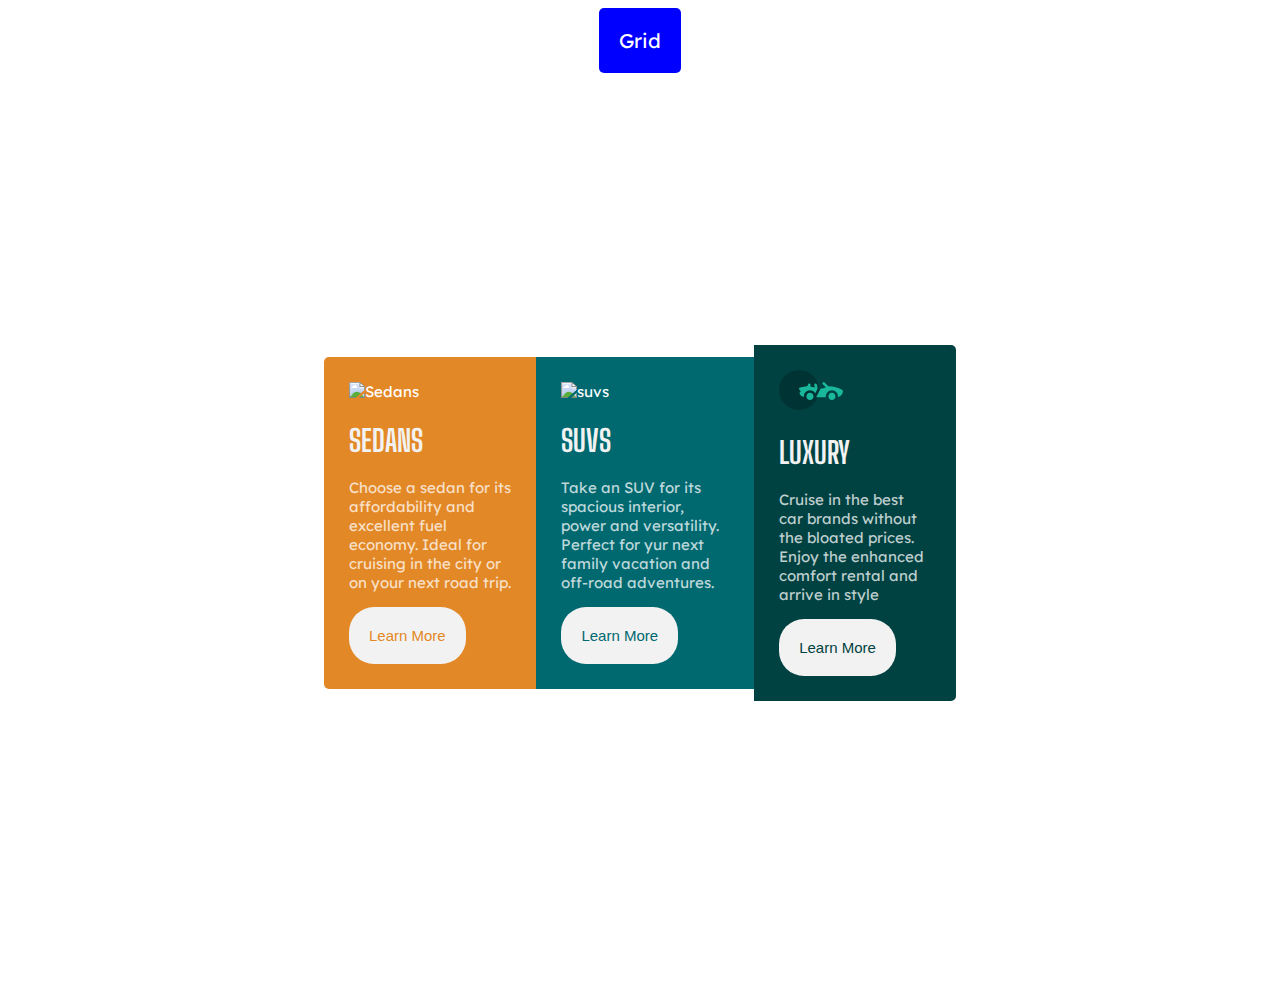
==== Flex-Grid/index.html @ 39392473 "Add files via upload" ====
<!DOCTYPE html>
<html>

<head>
  <meta charset="utf-8">
  <meta name="viewport" content="width=device-width">
  <title>replit</title>
  <link href="style.css" rel="stylesheet" type="text/css" />
   
</head>
<body>
 <header>
       <a href="grid.html">Grid</a>
    </header>
<div class="flex-container">

 <div class ="sedans">
 <img src="/img/icon-sedans.svg"    alt="Sedans">
<H1>SEDANS</H1>
   <P>Choose a sedan for its affordability and excellent fuel economy. Ideal for cruising in the city or on your next road trip.</P>
      
<button class="button sedansbt">Learn More</button>
   
  
  
  </div>
 <div class ="suvs">
  <img src="/img/icon-suvs.svg"    alt="suvs">
<H1>SUVS</H1>
   <P>Take an SUV for its spacious interior, power and versatility. Perfect for yur next family vacation and off-road adventures. </P>
      
<button class="button suvbt">Learn More</button>
 </div>
  <div class ="lux">
  <img src="img/icon-luxury.svg"    alt="lux">
<H1>LUXURY</H1>
   <P>Cruise in the best car brands without the bloated prices. Enjoy the enhanced comfort rental and arrive in style</P>
      
<button class="button luxbt">Learn More</button>
 </div>
  
</div>
</body>
</html>
---- Flex-Grid/style.css ----
@import url("https://fonts.googleapis.com/css2?family=Aleo:ital,wght@0,300;0,400;0,700;1,300;1,400;1,700&family=Big+Shoulders+Display:wght@700&family=Lexend+Deca&display=swap");


header{
    font-size: 20px;
    display:flex;
    justify-content: center;
}
body {
  color: white;
  font-size: 15px;
  font-weight:400;
  font-family: "Lexend Deca";
}

P {
  color:hsla(0, 0%, 100%, 0.75);
  
}

h1 {
  color: hsl(0, 0%, 95%);
  font-family: "Big Shoulders Display";
  
}

.flex-container {
  display: flex;
  align-items: center;
  justify-content: center;  
  /*background-color: hsl(0, 0%, 95%);*/
  width: 50%;
  margin: auto;
  height: 100vh;
  
}

.flex-container > div {
  padding: 25px;
  font-size: 15px;
     
}

.sedans {
 
  background-color: hsl(31, 77%, 52%);
  border-top-left-radius:5px;
  border-bottom-left-radius:5px;
  
}

.suvs {
 
  background-color: hsl(184, 100%, 22%);
   
}

.lux {
 
  background-color: hsl(179, 100%, 13%);
  border-top-right-radius:5px;
  border-bottom-right-radius:5px;
  
}

.button {
background-color: hsl(0, 0%, 95%);
 place-items: center;
 border: none;
 padding:20px;
  text-align: center;
  text-decoration: none;
  display: inline-block;
  font-size: 15px;
  border-radius:25px;
  cursor: pointer;
  
}


.sedansbt {
  color: hsl(31, 77%, 52%);
}


.suvbt {
  color: hsl(184, 100%, 22%);
}

.luxbt {
  color: hsl(179, 100%, 13%);
}

.grid-container {
  display: grid;
  row-gap: 50px;
  grid-template-columns: auto auto auto;
  background-color: #2196F3;
  padding: 10px;
}

*{
    box-sizing: border-box;
}
header{
    font-size: 20px;
    display:flex;
    justify-content: center;
}
a{
    background:blue;
    text-align:center;
    padding:20px;
    color:white;
    text-decoration: none;
    border-radius: 5px;
    margin: auto;
}
main{
    padding:40px 50px;
    display:grid;
    grid-template-columns: repeat(7,60px);
    grid-template-rows: repeat(5,60px);
    grid-gap: 10px;
    justify-content:center;
    margin:20px 10px;
}
.one{
    background:#ffbb00;
    grid-column: 1/span 5;
    grid-row:1/span 2;
}
.two{
    background:#f96f24;
    grid-column: 6/span 2;
    grid-row:1/span 2;
}
.three{
    background:green;
    grid-column: 1/span 3;
    grid-row:3/span 3;
}
.four{
    background:blue;
    grid-column: 4/span 4;
    grid-row:3;
  
}
.five{
    background:#ff00ae;
    grid-column: 4/span 4;
    grid-row:4 / span 2;
  
  
   
@media screen and (max-width:948px){
    .flex-container{
        font-family: "Lexend Deca" ;
        font-size: 15px;
        display:flex;
        place-items: center center;
        padding:30px;
        flex-direction: column;
    }
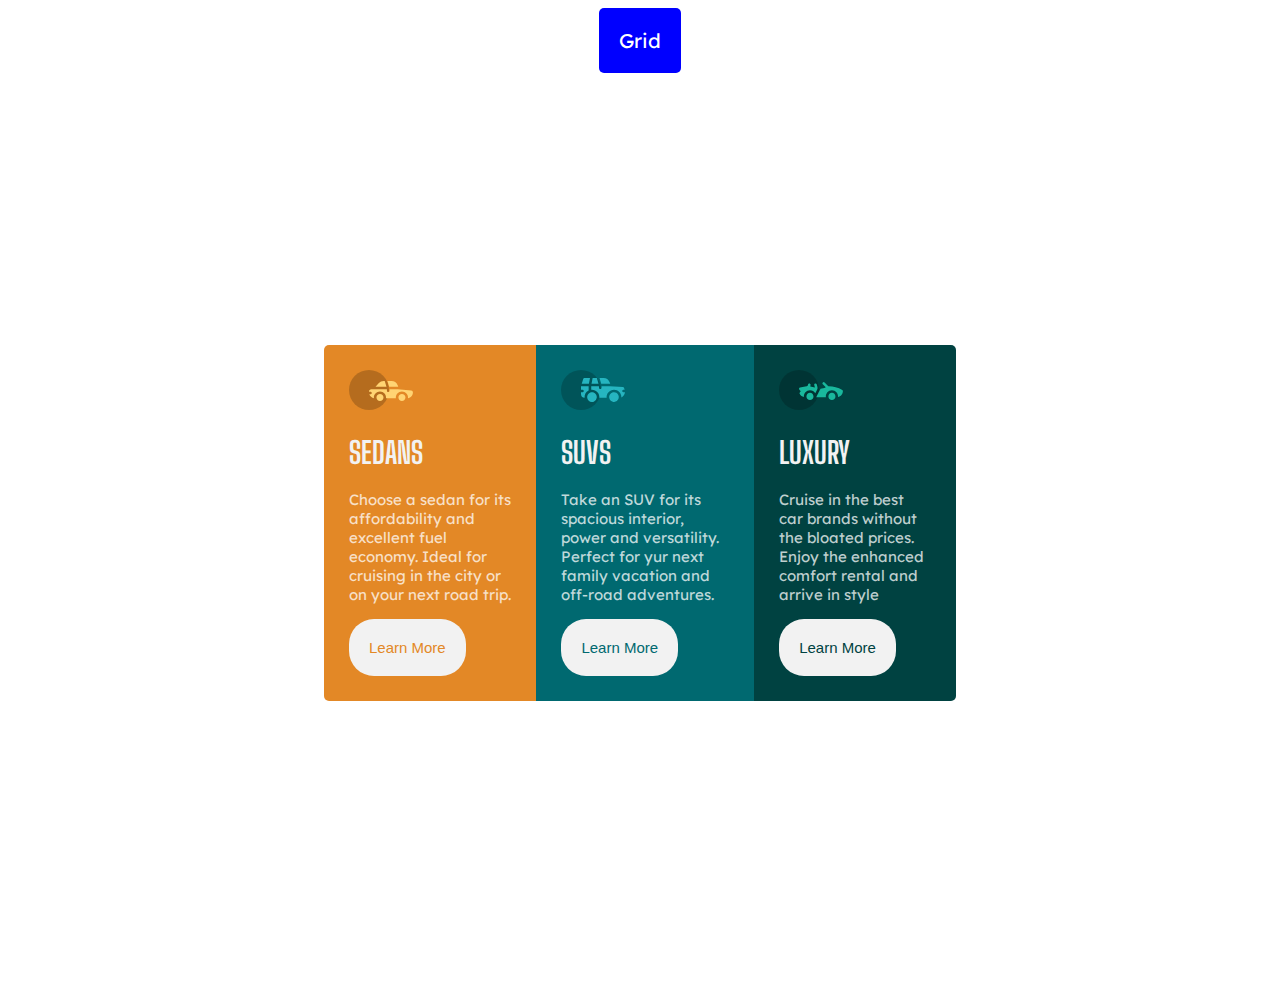
==== commit 6065fdf4: "Update index.html" ====
--- a/Flex-Grid/index.html
+++ b/Flex-Grid/index.html
@@ -15,7 +15,7 @@
 <div class="flex-container">
 
  <div class ="sedans">
- <img src="/img/icon-sedans.svg"    alt="Sedans">
+ <img src="img/icon-sedans.svg"    alt="Sedans">
 <H1>SEDANS</H1>
    <P>Choose a sedan for its affordability and excellent fuel economy. Ideal for cruising in the city or on your next road trip.</P>
       
@@ -25,7 +25,7 @@
   
   </div>
  <div class ="suvs">
-  <img src="/img/icon-suvs.svg"    alt="suvs">
+  <img src="img/icon-suvs.svg"    alt="suvs">
 <H1>SUVS</H1>
    <P>Take an SUV for its spacious interior, power and versatility. Perfect for yur next family vacation and off-road adventures. </P>
       
@@ -41,4 +41,4 @@
   
 </div>
 </body>
-</html>+</html>
